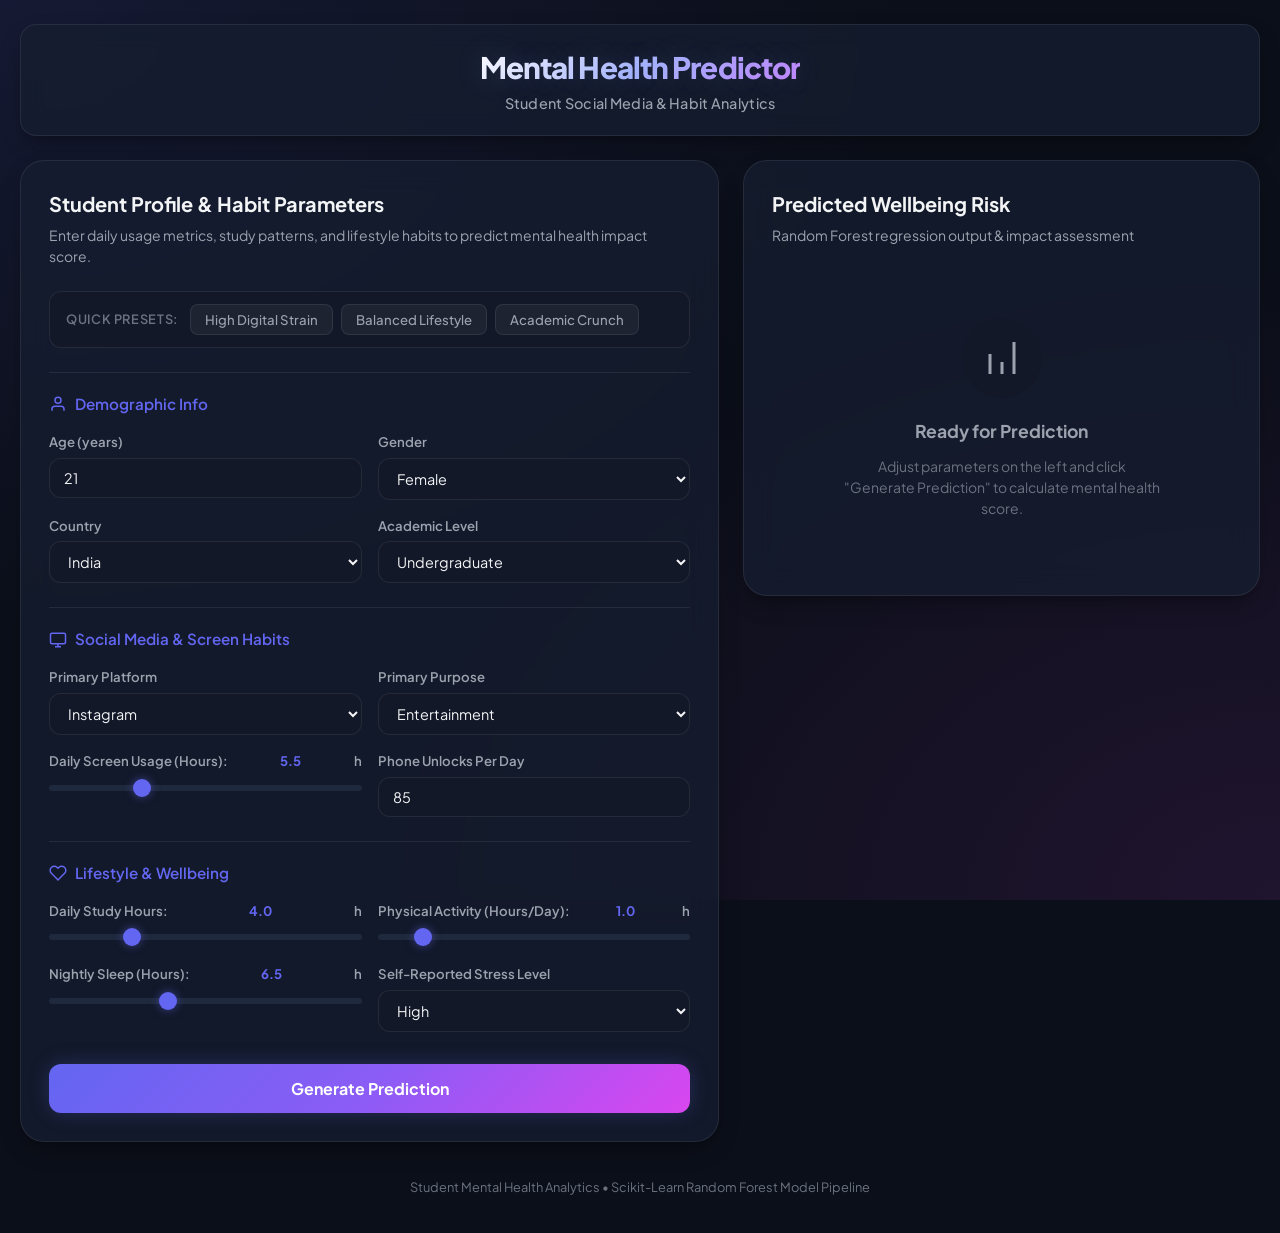
==== frontend/index.html @ b6e00316 "Organize frontend into dedicated folder for Vercel deployment and update header styling" ====
<!DOCTYPE html>
<html lang="en">
<head>
    <meta charset="UTF-8">
    <meta name="viewport" content="width=device-width, initial-scale=1.0">
    <title>Mental Health Predictor - Student Habit Analytics</title>
    <link rel="preconnect" href="https://fonts.googleapis.com">
    <link rel="preconnect" href="https://fonts.gstatic.com" crossorigin>
    <link href="https://fonts.googleapis.com/css2?family=Plus+Jakarta+Sans:wght@300;400;500;600;700;800&display=swap" rel="stylesheet">
    <link rel="stylesheet" href="style.css">
</head>
<body>
    <div class="app-layout">
        <!-- Header -->
        <header class="app-header">
            <div class="header-title-container">
                <h1 class="main-title">Mental Health Predictor</h1>
                <p class="subtitle">Student Social Media & Habit Analytics</p>
            </div>
        </header>

        <!-- Main Content Area -->
        <main class="dashboard-grid">
            
            <!-- Left Side: Input Form -->
            <section class="card form-card">
                <div class="card-header">
                    <h2>Student Profile & Habit Parameters</h2>
                    <p>Enter daily usage metrics, study patterns, and lifestyle habits to predict mental health impact score.</p>
                </div>

                <!-- Preset Quick Buttons -->
                <div class="preset-section">
                    <span class="preset-label">Quick Presets:</span>
                    <div class="preset-buttons">
                        <button type="button" class="btn-preset" data-preset="heavy">High Digital Strain</button>
                        <button type="button" class="btn-preset" data-preset="balanced">Balanced Lifestyle</button>
                        <button type="button" class="btn-preset" data-preset="academic">Academic Crunch</button>
                    </div>
                </div>

                <form id="prediction-form" class="prediction-form">
                    
                    <!-- Section 1: Demographics -->
                    <div class="form-section">
                        <h3 class="section-title">
                            <svg width="18" height="18" viewBox="0 0 24 24" fill="none" stroke="currentColor" stroke-width="2"><path d="M20 21v-2a4 4 0 0 0-4-4H8a4 4 0 0 0-4 4v2"/><circle cx="12" cy="7" r="4"/></svg>
                            Demographic Info
                        </h3>
                        <div class="form-grid">
                            <div class="form-group">
                                <label for="Age">Age (years)</label>
                                <input type="number" id="Age" name="Age" min="15" max="60" value="21" required>
                            </div>
                            <div class="form-group">
                                <label for="Gender">Gender</label>
                                <select id="Gender" name="Gender" required>
                                    <option value="Female">Female</option>
                                    <option value="Male">Male</option>
                                </select>
                            </div>
                            <div class="form-group">
                                <label for="Country">Country</label>
                                <select id="Country" name="Country" required>
                                    <option value="India" selected>India</option>
                                    <option value="USA">USA</option>
                                    <option value="Canada">Canada</option>
                                    <option value="Australia">Australia</option>
                                    <option value="UK">UK</option>
                                    <option value="Germany">Germany</option>
                                    <option value="Turkey">Turkey</option>
                                    <option value="Mexico">Mexico</option>
                                    <option value="France">France</option>
                                    <option value="Other">Other</option>
                                </select>
                            </div>
                            <div class="form-group">
                                <label for="Academic_Level">Academic Level</label>
                                <select id="Academic_Level" name="Academic_Level" required>
                                    <option value="Undergraduate" selected>Undergraduate</option>
                                    <option value="Graduate">Graduate</option>
                                    <option value="High School">High School</option>
                                </select>
                            </div>
                        </div>
                    </div>

                    <!-- Section 2: Social Media Habits -->
                    <div class="form-section">
                        <h3 class="section-title">
                            <svg width="18" height="18" viewBox="0 0 24 24" fill="none" stroke="currentColor" stroke-width="2"><rect x="2" y="3" width="20" height="14" rx="2" ry="2"/><line x1="8" y1="21" x2="16" y2="21"/><line x1="12" y1="17" x2="12" y2="21"/></svg>
                            Social Media & Screen Habits
                        </h3>
                        <div class="form-grid">
                            <div class="form-group">
                                <label for="Most_Used_Platform">Primary Platform</label>
                                <select id="Most_Used_Platform" name="Most_Used_Platform" required>
                                    <option value="Instagram" selected>Instagram</option>
                                    <option value="YouTube">YouTube</option>
                                    <option value="TikTok">TikTok</option>
                                    <option value="Snapchat">Snapchat</option>
                                    <option value="Twitter">Twitter</option>
                                    <option value="Facebook">Facebook</option>
                                    <option value="LinkedIn">LinkedIn</option>
                                    <option value="WhatsApp">WhatsApp</option>
                                    <option value="WeChat">WeChat</option>
                                </select>
                            </div>
                            <div class="form-group">
                                <label for="Purpose_Of_Use">Primary Purpose</label>
                                <select id="Purpose_Of_Use" name="Purpose_Of_Use" required>
                                    <option value="Entertainment" selected>Entertainment</option>
                                    <option value="Networking">Networking</option>
                                    <option value="Education">Education</option>
                                    <option value="News">News</option>
                                </select>
                            </div>
                            <div class="form-group">
                                <label for="Avg_Daily_Usage_Hours">Daily Screen Usage (Hours): <span id="usage-val" class="slider-val">5.5</span>h</label>
                                <input type="range" id="Avg_Daily_Usage_Hours" name="Avg_Daily_Usage_Hours" min="0.5" max="18" step="0.5" value="5.5">
                            </div>
                            <div class="form-group">
                                <label for="Daily_Unlocks">Phone Unlocks Per Day</label>
                                <input type="number" id="Daily_Unlocks" name="Daily_Unlocks" min="0" max="300" value="85" required>
                            </div>
                        </div>
                    </div>

                    <!-- Section 3: Lifestyle & Wellbeing -->
                    <div class="form-section">
                        <h3 class="section-title">
                            <svg width="18" height="18" viewBox="0 0 24 24" fill="none" stroke="currentColor" stroke-width="2"><path d="M20.84 4.61a5.5 5.5 0 0 0-7.78 0L12 5.67l-1.06-1.06a5.5 5.5 0 0 0-7.78 7.78l1.06 1.06L12 21.23l7.78-7.78 1.06-1.06a5.5 5.5 0 0 0 0-7.78z"/></svg>
                            Lifestyle & Wellbeing
                        </h3>
                        <div class="form-grid">
                            <div class="form-group">
                                <label for="Study_Hours">Daily Study Hours: <span id="study-val" class="slider-val">4.0</span>h</label>
                                <input type="range" id="Study_Hours" name="Study_Hours" min="0" max="16" step="0.5" value="4.0">
                            </div>
                            <div class="form-group">
                                <label for="Physical_Activity_Hours">Physical Activity (Hours/Day): <span id="physical-val" class="slider-val">1.0</span>h</label>
                                <input type="range" id="Physical_Activity_Hours" name="Physical_Activity_Hours" min="0" max="8" step="0.5" value="1.0">
                            </div>
                            <div class="form-group">
                                <label for="Sleep_Hours_Per_Night">Nightly Sleep (Hours): <span id="sleep-val" class="slider-val">6.5</span>h</label>
                                <input type="range" id="Sleep_Hours_Per_Night" name="Sleep_Hours_Per_Night" min="2" max="14" step="0.5" value="6.5">
                            </div>
                            <div class="form-group">
                                <label for="Stress_Level">Self-Reported Stress Level</label>
                                <select id="Stress_Level" name="Stress_Level" required>
                                    <option value="Low">Low</option>
                                    <option value="Medium">Medium</option>
                                    <option value="High" selected>High</option>
                                    <option value="Very High">Very High</option>
                                </select>
                            </div>
                        </div>
                    </div>

                    <div class="form-actions">
                        <button type="submit" id="btn-submit" class="btn-primary">
                            <span class="btn-text">Generate Prediction</span>
                            <span class="btn-spinner hidden"></span>
                        </button>
                    </div>
                </form>
            </section>

            <!-- Right Side: Results & Insights Dashboard -->
            <section class="card results-card">
                <div class="card-header">
                    <h2>Predicted Wellbeing Risk</h2>
                    <p>Random Forest regression output & impact assessment</p>
                </div>

                <div id="results-placeholder" class="results-placeholder">
                    <div class="placeholder-icon">
                        <svg width="48" height="48" viewBox="0 0 24 24" fill="none" stroke="currentColor" stroke-width="1.5">
                            <path d="M12 20v-6M6 20V10M18 20V4"/>
                        </svg>
                    </div>
                    <h3>Ready for Prediction</h3>
                    <p>Adjust parameters on the left and click "Generate Prediction" to calculate mental health score.</p>
                </div>

                <div id="results-display" class="results-display hidden">
                    <!-- Meter Gauge Container -->
                    <div class="gauge-container">
                        <div class="score-circle">
                            <div class="score-value" id="score-val">0.0</div>
                            <div class="score-max">/ 10.0</div>
                        </div>
                        <div class="risk-badge" id="risk-badge">Low Risk</div>
                    </div>

                    <!-- Visual Progress Bar -->
                    <div class="meter-bar-wrapper">
                        <div class="meter-bar-fill" id="meter-fill"></div>
                    </div>
                    <div class="meter-labels">
                        <span>1.0 (Low Impact)</span>
                        <span>5.5</span>
                        <span>10.0 (Severe Impact)</span>
                    </div>

                    <!-- Key Insights Grid -->
                    <div class="insights-container">
                        <h4>Impact Factor Breakdown</h4>
                        <div class="factors-grid">
                            <div class="factor-card" id="factor-screen">
                                <span class="factor-icon">📱</span>
                                <div class="factor-info">
                                    <span class="factor-title">Screen Burden</span>
                                    <span class="factor-desc" id="desc-screen">Moderate Usage</span>
                                </div>
                            </div>
                            <div class="factor-card" id="factor-sleep">
                                <span class="factor-icon">🌙</span>
                                <div class="factor-info">
                                    <span class="factor-title">Sleep Duration</span>
                                    <span class="factor-desc" id="desc-sleep">Adequate</span>
                                </div>
                            </div>
                            <div class="factor-card" id="factor-activity">
                                <span class="factor-icon">🏃</span>
                                <div class="factor-info">
                                    <span class="factor-title">Activity Level</span>
                                    <span class="factor-desc" id="desc-activity">Moderate</span>
                                </div>
                            </div>
                            <div class="factor-card" id="factor-stress">
                                <span class="factor-icon">⚡</span>
                                <div class="factor-info">
                                    <span class="factor-title">Stress Level</span>
                                    <span class="factor-desc" id="desc-stress">High</span>
                                </div>
                            </div>
                        </div>
                    </div>

                    <!-- Personal Recommendations -->
                    <div class="recommendations-box">
                        <h4>Recommendations & Action Steps</h4>
                        <ul id="recommendations-list">
                            <li>Keep daily social media screen time under 3 hours for optimal focus.</li>
                            <li>Aim for 7-8 hours of sleep per night to support cognitive recovery.</li>
                        </ul>
                    </div>

                </div>
            </section>
        </main>

        <!-- Footer -->
        <footer class="app-footer">
            <p>Student Mental Health Analytics &bull; Scikit-Learn Random Forest Model Pipeline</p>
        </footer>
    </div>

    <script src="app.js"></script>
</body>
</html>
---- frontend/style.css ----
:root {
    --bg-main: #0B0F19;
    --bg-card: rgba(22, 30, 49, 0.75);
    --bg-input: #121828;
    --border-color: rgba(255, 255, 255, 0.08);
    --border-focus: #4F46E5;
    
    --text-primary: #F3F4F6;
    --text-secondary: #9CA3AF;
    --text-muted: #6B7280;

    --accent-primary: #6366F1;
    --accent-gradient: linear-gradient(135deg, #6366F1 0%, #8B5CF6 50%, #D946EF 100%);
    --accent-hover: #4F46E5;

    --color-low: #10B981;
    --color-moderate: #F59E0B;
    --color-elevated: #F97316;
    --color-high: #EF4444;

    --radius-sm: 8px;
    --radius-md: 12px;
    --radius-lg: 16px;
    --radius-xl: 24px;

    --shadow-soft: 0 10px 25px -5px rgba(0, 0, 0, 0.3), 0 8px 10px -6px rgba(0, 0, 0, 0.2);
    --shadow-glow: 0 0 20px rgba(99, 102, 241, 0.25);
    
    --font-family: 'Plus Jakarta Sans', -apple-system, BlinkMacSystemFont, 'Segoe UI', Roboto, sans-serif;
}

* {
    box-sizing: border-box;
    margin: 0;
    padding: 0;
}

body {
    background-color: var(--bg-main);
    background-image: 
        radial-gradient(at 0% 0%, rgba(99, 102, 241, 0.12) 0px, transparent 50%),
        radial-gradient(at 100% 100%, rgba(217, 70, 239, 0.1) 0px, transparent 50%);
    background-attachment: fixed;
    color: var(--text-primary);
    font-family: var(--font-family);
    min-height: 100vh;
    display: flex;
    justify-content: center;
    align-items: flex-start;
    padding: 24px 16px;
    line-height: 1.5;
}

.app-layout {
    width: 100%;
    max-width: 1240px;
    display: flex;
    flex-direction: column;
    gap: 24px;
}

/* Header Styling */
.app-header {
    display: flex;
    justify-content: center;
    align-items: center;
    padding: 20px 24px;
    background: var(--bg-card);
    backdrop-filter: blur(12px);
    border: 1px solid var(--border-color);
    border-radius: var(--radius-lg);
    box-shadow: var(--shadow-soft);
    text-align: center;
}

.header-title-container {
    display: flex;
    flex-direction: column;
    align-items: center;
    gap: 4px;
}

.main-title {
    font-size: 1.85rem;
    font-weight: 800;
    letter-spacing: -0.03em;
    background: linear-gradient(135deg, #FFFFFF 0%, #A5B4FC 50%, #C084FC 100%);
    -webkit-background-clip: text;
    -webkit-text-fill-color: transparent;
    text-shadow: 0 0 30px rgba(165, 180, 252, 0.2);
}

.subtitle {
    font-size: 0.9rem;
    color: var(--text-secondary);
    font-weight: 500;
    letter-spacing: 0.02em;
}

/* Main Layout Grid */
.dashboard-grid {
    display: grid;
    grid-template-columns: 1.15fr 0.85fr;
    gap: 24px;
    align-items: start;
}

@media (max-width: 960px) {
    .dashboard-grid {
        grid-template-columns: 1fr;
    }
}

/* Cards */
.card {
    background: var(--bg-card);
    backdrop-filter: blur(16px);
    border: 1px solid var(--border-color);
    border-radius: var(--radius-xl);
    padding: 28px;
    box-shadow: var(--shadow-soft);
}

.card-header {
    margin-bottom: 24px;
}

.card-header h2 {
    font-size: 1.25rem;
    font-weight: 700;
    margin-bottom: 6px;
}

.card-header p {
    font-size: 0.875rem;
    color: var(--text-secondary);
}

/* Preset Buttons */
.preset-section {
    display: flex;
    align-items: center;
    gap: 12px;
    margin-bottom: 24px;
    padding: 12px 16px;
    background: var(--bg-input);
    border-radius: var(--radius-md);
    border: 1px solid var(--border-color);
    flex-wrap: wrap;
}

.preset-label {
    font-size: 0.8rem;
    font-weight: 600;
    text-transform: uppercase;
    letter-spacing: 0.05em;
    color: var(--text-muted);
}

.preset-buttons {
    display: flex;
    gap: 8px;
    flex-wrap: wrap;
}

.btn-preset {
    background: rgba(255, 255, 255, 0.05);
    color: var(--text-secondary);
    border: 1px solid var(--border-color);
    padding: 6px 14px;
    border-radius: var(--radius-sm);
    font-size: 0.825rem;
    font-weight: 500;
    cursor: pointer;
    transition: all 0.2s ease;
    font-family: inherit;
}

.btn-preset:hover {
    background: var(--accent-primary);
    color: #FFFFFF;
    border-color: var(--accent-primary);
    transform: translateY(-1px);
}

/* Form Styles */
.prediction-form {
    display: flex;
    flex-direction: column;
    gap: 24px;
}

.form-section {
    border-top: 1px solid var(--border-color);
    padding-top: 20px;
}

.section-title {
    display: flex;
    align-items: center;
    gap: 8px;
    font-size: 0.95rem;
    font-weight: 600;
    color: var(--accent-primary);
    margin-bottom: 16px;
}

.form-grid {
    display: grid;
    grid-template-columns: repeat(2, 1fr);
    gap: 16px;
}

@media (max-width: 600px) {
    .form-grid {
        grid-template-columns: 1fr;
    }
}

.form-group {
    display: flex;
    flex-direction: column;
    gap: 6px;
}

.form-group label {
    font-size: 0.825rem;
    font-weight: 600;
    color: var(--text-secondary);
    display: flex;
    justify-content: space-between;
}

.slider-val {
    color: var(--accent-primary);
    font-weight: 700;
}

input[type="number"],
select {
    width: 100%;
    padding: 10px 14px;
    background: var(--bg-input);
    border: 1px solid var(--border-color);
    border-radius: var(--radius-md);
    color: var(--text-primary);
    font-size: 0.9rem;
    font-family: inherit;
    outline: none;
    transition: border-color 0.2s ease, box-shadow 0.2s ease;
}

input[type="number"]:focus,
select:focus {
    border-color: var(--accent-primary);
    box-shadow: 0 0 0 3px rgba(99, 102, 241, 0.2);
}

select option {
    background-color: #121828;
    color: #F3F4F6;
}

/* Custom Range Slider */
input[type="range"] {
    -webkit-appearance: none;
    appearance: none;
    width: 100%;
    height: 6px;
    border-radius: 3px;
    background: #1F293D;
    outline: none;
    margin: 8px 0;
}

input[type="range"]::-webkit-slider-thumb {
    -webkit-appearance: none;
    appearance: none;
    width: 18px;
    height: 18px;
    border-radius: 50%;
    background: var(--accent-primary);
    cursor: pointer;
    box-shadow: 0 0 10px rgba(99, 102, 241, 0.5);
    transition: transform 0.15s ease;
}

input[type="range"]::-webkit-slider-thumb:hover {
    transform: scale(1.2);
}

/* Primary Submit Button */
.form-actions {
    margin-top: 8px;
}

.btn-primary {
    width: 100%;
    padding: 14px 24px;
    background: var(--accent-gradient);
    color: #FFFFFF;
    border: none;
    border-radius: var(--radius-md);
    font-size: 1rem;
    font-weight: 700;
    cursor: pointer;
    transition: transform 0.2s ease, box-shadow 0.2s ease;
    box-shadow: var(--shadow-glow);
    font-family: inherit;
    display: flex;
    justify-content: center;
    align-items: center;
}

.btn-primary:hover {
    transform: translateY(-2px);
    box-shadow: 0 0 25px rgba(99, 102, 241, 0.45);
}

.btn-primary:active {
    transform: translateY(0);
}

/* Spinner */
.btn-spinner {
    width: 20px;
    height: 20px;
    border: 3px solid rgba(255, 255, 255, 0.3);
    border-radius: 50%;
    border-top-color: #FFFFFF;
    animation: spin 0.8s linear infinite;
}

@keyframes spin {
    to { transform: rotate(360deg); }
}

.hidden {
    display: none !important;
}

/* Results Display Area */
.results-card {
    position: sticky;
    top: 24px;
}

.results-placeholder {
    padding: 48px 24px;
    text-align: center;
    display: flex;
    flex-direction: column;
    align-items: center;
    gap: 12px;
    color: var(--text-muted);
}

.placeholder-icon {
    width: 80px;
    height: 80px;
    border-radius: 50%;
    background: var(--bg-input);
    display: flex;
    align-items: center;
    justify-content: center;
    color: var(--text-secondary);
    margin-bottom: 8px;
}

.results-placeholder h3 {
    font-size: 1.1rem;
    color: var(--text-secondary);
}

.results-placeholder p {
    font-size: 0.875rem;
    max-width: 320px;
}

/* Results Card Content */
.gauge-container {
    display: flex;
    flex-direction: column;
    align-items: center;
    gap: 12px;
    margin-bottom: 24px;
}

.score-circle {
    display: flex;
    align-items: baseline;
    gap: 4px;
}

.score-value {
    font-size: 3.5rem;
    font-weight: 800;
    line-height: 1;
    letter-spacing: -0.03em;
    background: linear-gradient(135deg, #FFFFFF 0%, #E2E8F0 100%);
    -webkit-background-clip: text;
    -webkit-text-fill-color: transparent;
}

.score-max {
    font-size: 1.1rem;
    color: var(--text-muted);
    font-weight: 600;
}

.risk-badge {
    padding: 6px 18px;
    border-radius: 20px;
    font-size: 0.875rem;
    font-weight: 700;
    letter-spacing: 0.02em;
    text-transform: uppercase;
    background: rgba(16, 185, 129, 0.15);
    color: var(--color-low);
    border: 1px solid currentColor;
}

/* Risk colors */
.risk-low {
    background: rgba(16, 185, 129, 0.15);
    color: var(--color-low);
}

.risk-moderate {
    background: rgba(245, 158, 11, 0.15);
    color: var(--color-moderate);
}

.risk-elevated {
    background: rgba(249, 115, 22, 0.15);
    color: var(--color-elevated);
}

.risk-high {
    background: rgba(239, 68, 68, 0.15);
    color: var(--color-high);
}

/* Meter Bar */
.meter-bar-wrapper {
    width: 100%;
    height: 10px;
    background: var(--bg-input);
    border-radius: 5px;
    overflow: hidden;
    margin-bottom: 8px;
    border: 1px solid var(--border-color);
}

.meter-bar-fill {
    height: 100%;
    width: 0%;
    border-radius: 5px;
    background: linear-gradient(90deg, var(--color-low) 0%, var(--color-moderate) 50%, var(--color-high) 100%);
    transition: width 0.8s cubic-bezier(0.4, 0, 0.2, 1);
}

.meter-labels {
    display: flex;
    justify-content: space-between;
    font-size: 0.75rem;
    color: var(--text-muted);
    margin-bottom: 28px;
}

/* Factors Grid */
.insights-container h4,
.recommendations-box h4 {
    font-size: 0.9rem;
    font-weight: 700;
    text-transform: uppercase;
    letter-spacing: 0.04em;
    color: var(--text-secondary);
    margin-bottom: 14px;
}

.factors-grid {
    display: grid;
    grid-template-columns: repeat(2, 1fr);
    gap: 12px;
    margin-bottom: 24px;
}

.factor-card {
    background: var(--bg-input);
    border: 1px solid var(--border-color);
    padding: 12px;
    border-radius: var(--radius-md);
    display: flex;
    align-items: center;
    gap: 10px;
}

.factor-icon {
    font-size: 1.25rem;
}

.factor-info {
    display: flex;
    flex-direction: column;
}

.factor-title {
    font-size: 0.75rem;
    color: var(--text-muted);
}

.factor-desc {
    font-size: 0.85rem;
    font-weight: 600;
    color: var(--text-primary);
}

/* Recommendations */
.recommendations-box {
    background: rgba(99, 102, 241, 0.06);
    border: 1px solid rgba(99, 102, 241, 0.2);
    border-radius: var(--radius-md);
    padding: 16px 20px;
}

.recommendations-box ul {
    list-style-type: none;
    display: flex;
    flex-direction: column;
    gap: 8px;
}

.recommendations-box li {
    font-size: 0.85rem;
    color: var(--text-secondary);
    position: relative;
    padding-left: 18px;
}

.recommendations-box li::before {
    content: "•";
    color: var(--accent-primary);
    font-weight: bold;
    font-size: 1.2rem;
    position: absolute;
    left: 0;
    top: -2px;
}

/* Footer */
.app-footer {
    text-align: center;
    font-size: 0.8rem;
    color: var(--text-muted);
    padding: 12px 0;
}
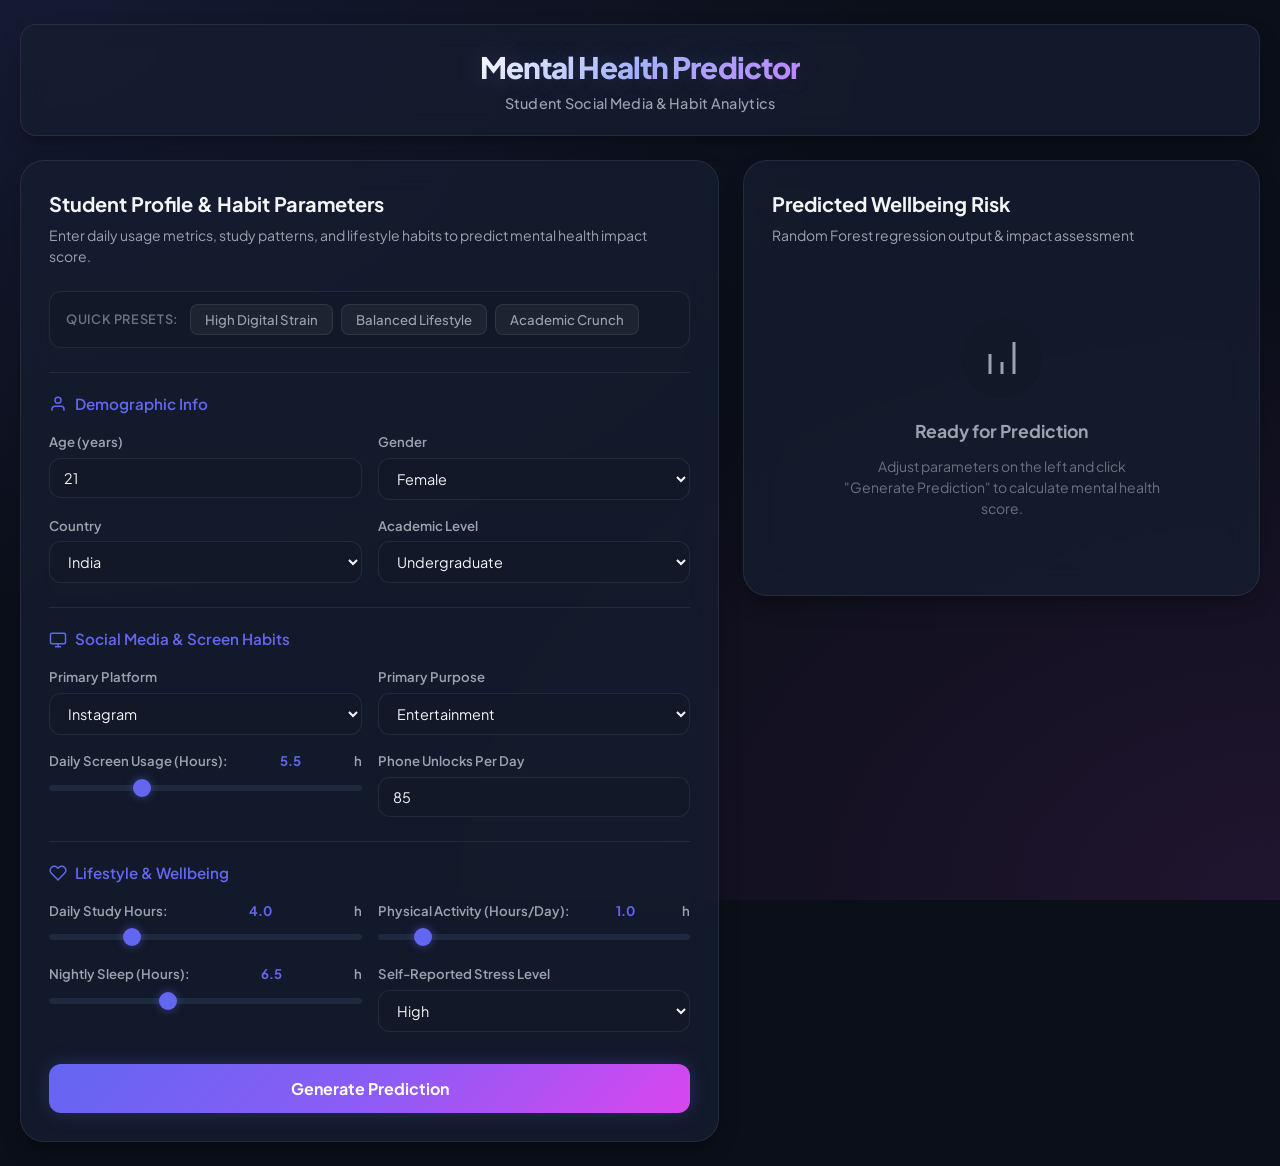
==== commit fe5fede4: "Remove footer line from frontend and push updated code" ====
--- a/frontend/index.html
+++ b/frontend/index.html
@@ -252,9 +252,6 @@
         </main>
 
         <!-- Footer -->
-        <footer class="app-footer">
-            <p>Student Mental Health Analytics &bull; Scikit-Learn Random Forest Model Pipeline</p>
-        </footer>
     </div>
 
     <script src="app.js"></script>
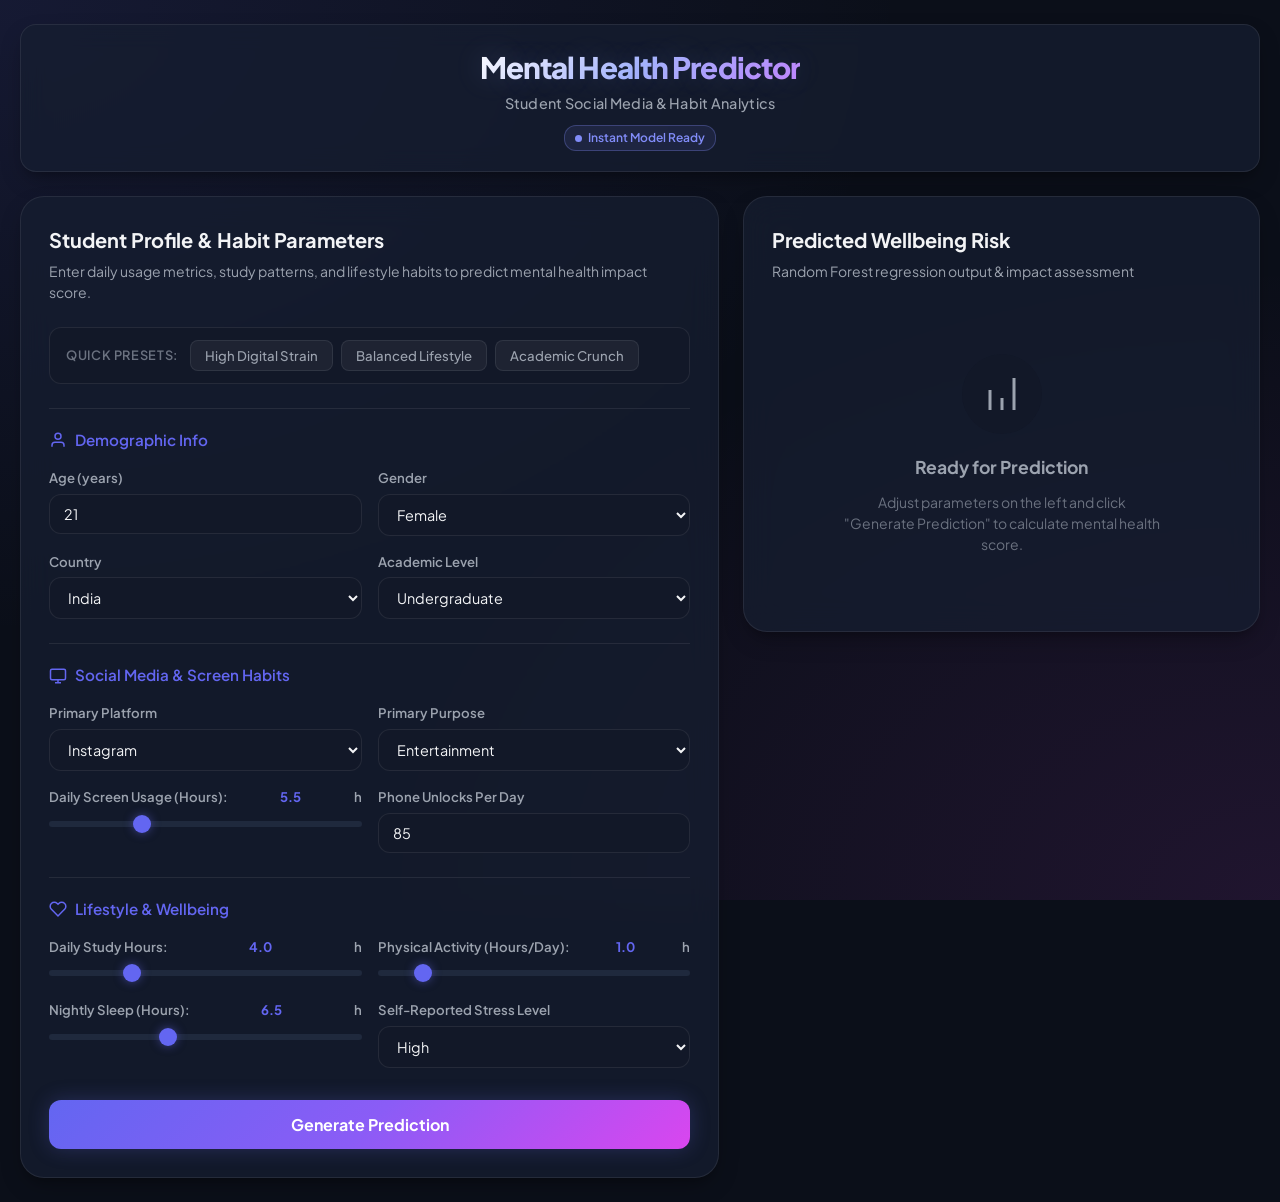
==== commit fdc052ba: "Fix web app hanging issue with API prewarming, fetch timeout, status indicator, and instant fallback" ====
--- a/frontend/index.html
+++ b/frontend/index.html
@@ -11,25 +11,24 @@
 </head>
 <body>
     <div class="app-layout">
-        <!-- Header -->
         <header class="app-header">
             <div class="header-title-container">
                 <h1 class="main-title">Mental Health Predictor</h1>
                 <p class="subtitle">Student Social Media & Habit Analytics</p>
+                <div id="api-status-badge" class="api-status-badge status-warning">
+                    <span class="status-dot"></span>
+                    <span id="api-status-text">Connecting to Backend API...</span>
+                </div>
             </div>
         </header>
 
-        <!-- Main Content Area -->
         <main class="dashboard-grid">
-            
-            <!-- Left Side: Input Form -->
             <section class="card form-card">
                 <div class="card-header">
                     <h2>Student Profile & Habit Parameters</h2>
                     <p>Enter daily usage metrics, study patterns, and lifestyle habits to predict mental health impact score.</p>
                 </div>
 
-                <!-- Preset Quick Buttons -->
                 <div class="preset-section">
                     <span class="preset-label">Quick Presets:</span>
                     <div class="preset-buttons">
@@ -40,8 +39,6 @@
                 </div>
 
                 <form id="prediction-form" class="prediction-form">
-                    
-                    <!-- Section 1: Demographics -->
                     <div class="form-section">
                         <h3 class="section-title">
                             <svg width="18" height="18" viewBox="0 0 24 24" fill="none" stroke="currentColor" stroke-width="2"><path d="M20 21v-2a4 4 0 0 0-4-4H8a4 4 0 0 0-4 4v2"/><circle cx="12" cy="7" r="4"/></svg>
@@ -85,7 +82,6 @@
                         </div>
                     </div>
 
-                    <!-- Section 2: Social Media Habits -->
                     <div class="form-section">
                         <h3 class="section-title">
                             <svg width="18" height="18" viewBox="0 0 24 24" fill="none" stroke="currentColor" stroke-width="2"><rect x="2" y="3" width="20" height="14" rx="2" ry="2"/><line x1="8" y1="21" x2="16" y2="21"/><line x1="12" y1="17" x2="12" y2="21"/></svg>
@@ -126,7 +122,6 @@
                         </div>
                     </div>
 
-                    <!-- Section 3: Lifestyle & Wellbeing -->
                     <div class="form-section">
                         <h3 class="section-title">
                             <svg width="18" height="18" viewBox="0 0 24 24" fill="none" stroke="currentColor" stroke-width="2"><path d="M20.84 4.61a5.5 5.5 0 0 0-7.78 0L12 5.67l-1.06-1.06a5.5 5.5 0 0 0-7.78 7.78l1.06 1.06L12 21.23l7.78-7.78 1.06-1.06a5.5 5.5 0 0 0 0-7.78z"/></svg>
@@ -166,7 +161,6 @@
                 </form>
             </section>
 
-            <!-- Right Side: Results & Insights Dashboard -->
             <section class="card results-card">
                 <div class="card-header">
                     <h2>Predicted Wellbeing Risk</h2>
@@ -184,7 +178,6 @@
                 </div>
 
                 <div id="results-display" class="results-display hidden">
-                    <!-- Meter Gauge Container -->
                     <div class="gauge-container">
                         <div class="score-circle">
                             <div class="score-value" id="score-val">0.0</div>
@@ -193,7 +186,6 @@
                         <div class="risk-badge" id="risk-badge">Low Risk</div>
                     </div>
 
-                    <!-- Visual Progress Bar -->
                     <div class="meter-bar-wrapper">
                         <div class="meter-bar-fill" id="meter-fill"></div>
                     </div>
@@ -203,7 +195,6 @@
                         <span>10.0 (Severe Impact)</span>
                     </div>
 
-                    <!-- Key Insights Grid -->
                     <div class="insights-container">
                         <h4>Impact Factor Breakdown</h4>
                         <div class="factors-grid">
@@ -238,7 +229,6 @@
                         </div>
                     </div>
 
-                    <!-- Personal Recommendations -->
                     <div class="recommendations-box">
                         <h4>Recommendations & Action Steps</h4>
                         <ul id="recommendations-list">
@@ -250,8 +240,6 @@
                 </div>
             </section>
         </main>
-
-        <!-- Footer -->
     </div>
 
     <script src="app.js"></script>
--- a/frontend/style.css
+++ b/frontend/style.css
@@ -59,7 +59,6 @@
     gap: 24px;
 }
 
-/* Header Styling */
 .app-header {
     display: flex;
     justify-content: center;
@@ -97,7 +96,61 @@
     letter-spacing: 0.02em;
 }
 
-/* Main Layout Grid */
+.api-status-badge {
+    display: inline-flex;
+    align-items: center;
+    gap: 6px;
+    margin-top: 6px;
+    padding: 3px 10px;
+    border-radius: 12px;
+    font-size: 0.75rem;
+    font-weight: 600;
+    background: rgba(255, 255, 255, 0.05);
+    border: 1px solid var(--border-color);
+    transition: all 0.3s ease;
+}
+
+.status-dot {
+    width: 7px;
+    height: 7px;
+    border-radius: 50%;
+    background-color: var(--text-muted);
+}
+
+.api-status-badge.status-success {
+    color: #34D399;
+    border-color: rgba(52, 211, 153, 0.3);
+    background: rgba(52, 211, 153, 0.1);
+}
+.api-status-badge.status-success .status-dot {
+    background-color: #34D399;
+    box-shadow: 0 0 8px #34D399;
+}
+
+.api-status-badge.status-warning {
+    color: #FBBF24;
+    border-color: rgba(251, 191, 36, 0.3);
+    background: rgba(251, 191, 36, 0.1);
+}
+.api-status-badge.status-warning .status-dot {
+    background-color: #FBBF24;
+    animation: pulse 1.5s infinite;
+}
+
+.api-status-badge.status-info {
+    color: #818CF8;
+    border-color: rgba(129, 140, 248, 0.3);
+    background: rgba(129, 140, 248, 0.1);
+}
+.api-status-badge.status-info .status-dot {
+    background-color: #818CF8;
+}
+
+@keyframes pulse {
+    0%, 100% { opacity: 1; transform: scale(1); }
+    50% { opacity: 0.4; transform: scale(0.85); }
+}
+
 .dashboard-grid {
     display: grid;
     grid-template-columns: 1.15fr 0.85fr;
@@ -111,7 +164,6 @@
     }
 }
 
-/* Cards */
 .card {
     background: var(--bg-card);
     backdrop-filter: blur(16px);
@@ -136,7 +188,6 @@
     color: var(--text-secondary);
 }
 
-/* Preset Buttons */
 .preset-section {
     display: flex;
     align-items: center;
@@ -183,7 +234,6 @@
     transform: translateY(-1px);
 }
 
-/* Form Styles */
 .prediction-form {
     display: flex;
     flex-direction: column;
@@ -261,7 +311,6 @@
     color: #F3F4F6;
 }
 
-/* Custom Range Slider */
 input[type="range"] {
     -webkit-appearance: none;
     appearance: none;
@@ -289,7 +338,6 @@
     transform: scale(1.2);
 }
 
-/* Primary Submit Button */
 .form-actions {
     margin-top: 8px;
 }
@@ -321,7 +369,6 @@
     transform: translateY(0);
 }
 
-/* Spinner */
 .btn-spinner {
     width: 20px;
     height: 20px;
@@ -339,7 +386,6 @@
     display: none !important;
 }
 
-/* Results Display Area */
 .results-card {
     position: sticky;
     top: 24px;
@@ -377,7 +423,6 @@
     max-width: 320px;
 }
 
-/* Results Card Content */
 .gauge-container {
     display: flex;
     flex-direction: column;
@@ -420,7 +465,6 @@
     border: 1px solid currentColor;
 }
 
-/* Risk colors */
 .risk-low {
     background: rgba(16, 185, 129, 0.15);
     color: var(--color-low);
@@ -441,7 +485,6 @@
     color: var(--color-high);
 }
 
-/* Meter Bar */
 .meter-bar-wrapper {
     width: 100%;
     height: 10px;
@@ -468,7 +511,6 @@
     margin-bottom: 28px;
 }
 
-/* Factors Grid */
 .insights-container h4,
 .recommendations-box h4 {
     font-size: 0.9rem;
@@ -516,7 +558,6 @@
     color: var(--text-primary);
 }
 
-/* Recommendations */
 .recommendations-box {
     background: rgba(99, 102, 241, 0.06);
     border: 1px solid rgba(99, 102, 241, 0.2);
@@ -547,11 +588,3 @@
     left: 0;
     top: -2px;
 }
-
-/* Footer */
-.app-footer {
-    text-align: center;
-    font-size: 0.8rem;
-    color: var(--text-muted);
-    padding: 12px 0;
-}
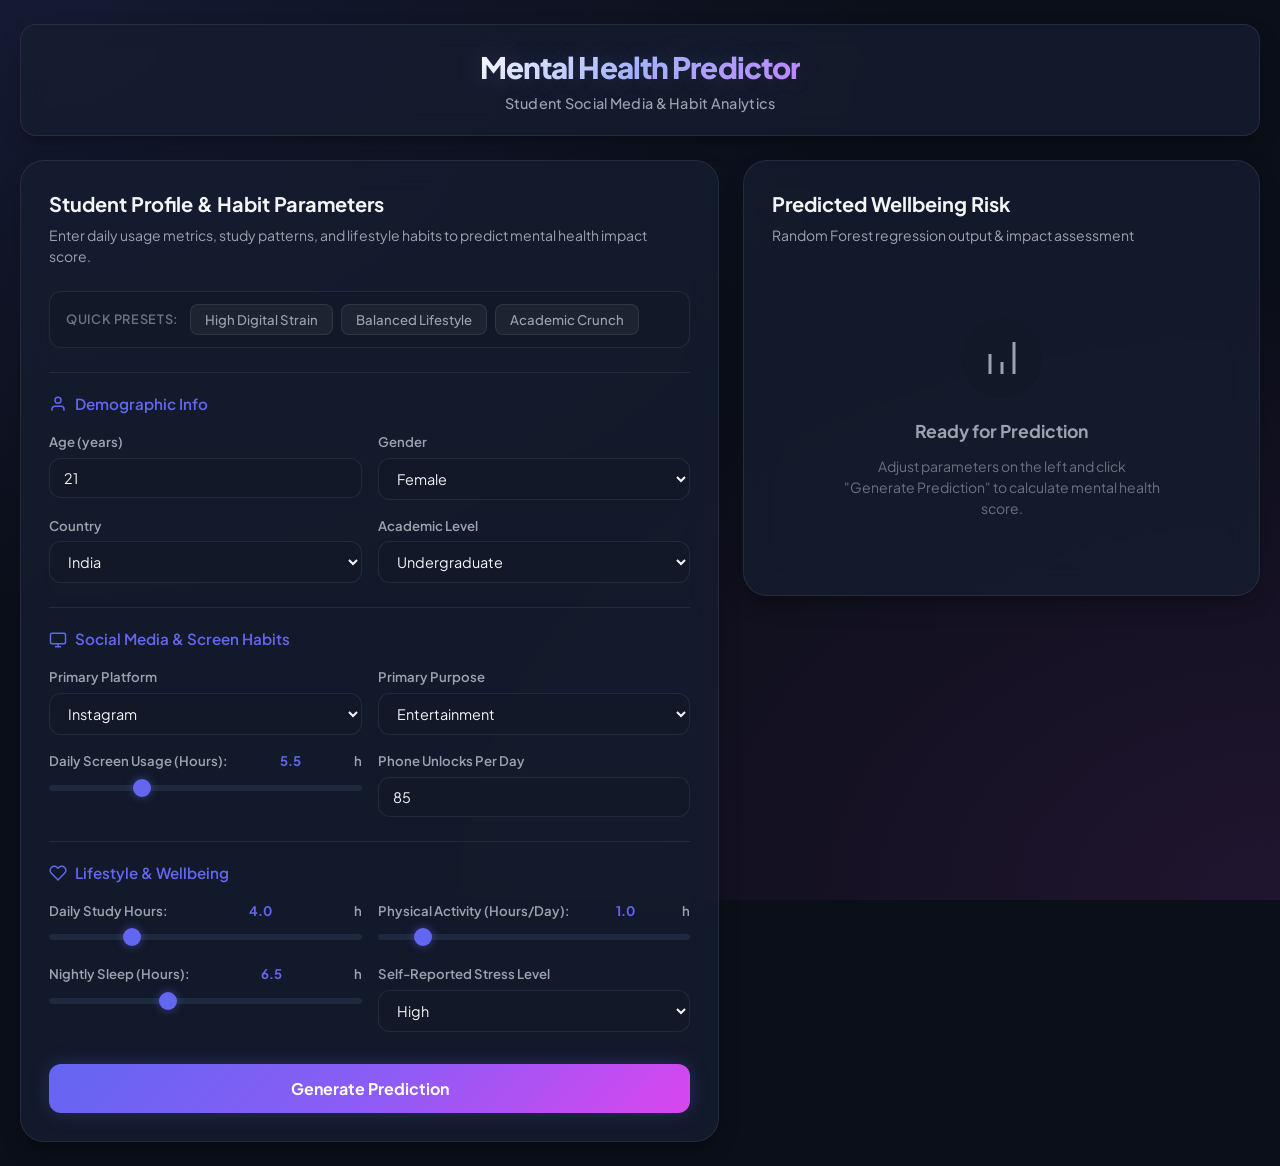
==== commit 1ebce82e: "Remove API status badge from header" ====
--- a/frontend/index.html
+++ b/frontend/index.html
@@ -15,10 +15,6 @@
             <div class="header-title-container">
                 <h1 class="main-title">Mental Health Predictor</h1>
                 <p class="subtitle">Student Social Media & Habit Analytics</p>
-                <div id="api-status-badge" class="api-status-badge status-warning">
-                    <span class="status-dot"></span>
-                    <span id="api-status-text">Connecting to Backend API...</span>
-                </div>
             </div>
         </header>
 
--- a/frontend/style.css
+++ b/frontend/style.css
@@ -94,61 +94,6 @@
     color: var(--text-secondary);
     font-weight: 500;
     letter-spacing: 0.02em;
-}
-
-.api-status-badge {
-    display: inline-flex;
-    align-items: center;
-    gap: 6px;
-    margin-top: 6px;
-    padding: 3px 10px;
-    border-radius: 12px;
-    font-size: 0.75rem;
-    font-weight: 600;
-    background: rgba(255, 255, 255, 0.05);
-    border: 1px solid var(--border-color);
-    transition: all 0.3s ease;
-}
-
-.status-dot {
-    width: 7px;
-    height: 7px;
-    border-radius: 50%;
-    background-color: var(--text-muted);
-}
-
-.api-status-badge.status-success {
-    color: #34D399;
-    border-color: rgba(52, 211, 153, 0.3);
-    background: rgba(52, 211, 153, 0.1);
-}
-.api-status-badge.status-success .status-dot {
-    background-color: #34D399;
-    box-shadow: 0 0 8px #34D399;
-}
-
-.api-status-badge.status-warning {
-    color: #FBBF24;
-    border-color: rgba(251, 191, 36, 0.3);
-    background: rgba(251, 191, 36, 0.1);
-}
-.api-status-badge.status-warning .status-dot {
-    background-color: #FBBF24;
-    animation: pulse 1.5s infinite;
-}
-
-.api-status-badge.status-info {
-    color: #818CF8;
-    border-color: rgba(129, 140, 248, 0.3);
-    background: rgba(129, 140, 248, 0.1);
-}
-.api-status-badge.status-info .status-dot {
-    background-color: #818CF8;
-}
-
-@keyframes pulse {
-    0%, 100% { opacity: 1; transform: scale(1); }
-    50% { opacity: 0.4; transform: scale(0.85); }
 }
 
 .dashboard-grid {
